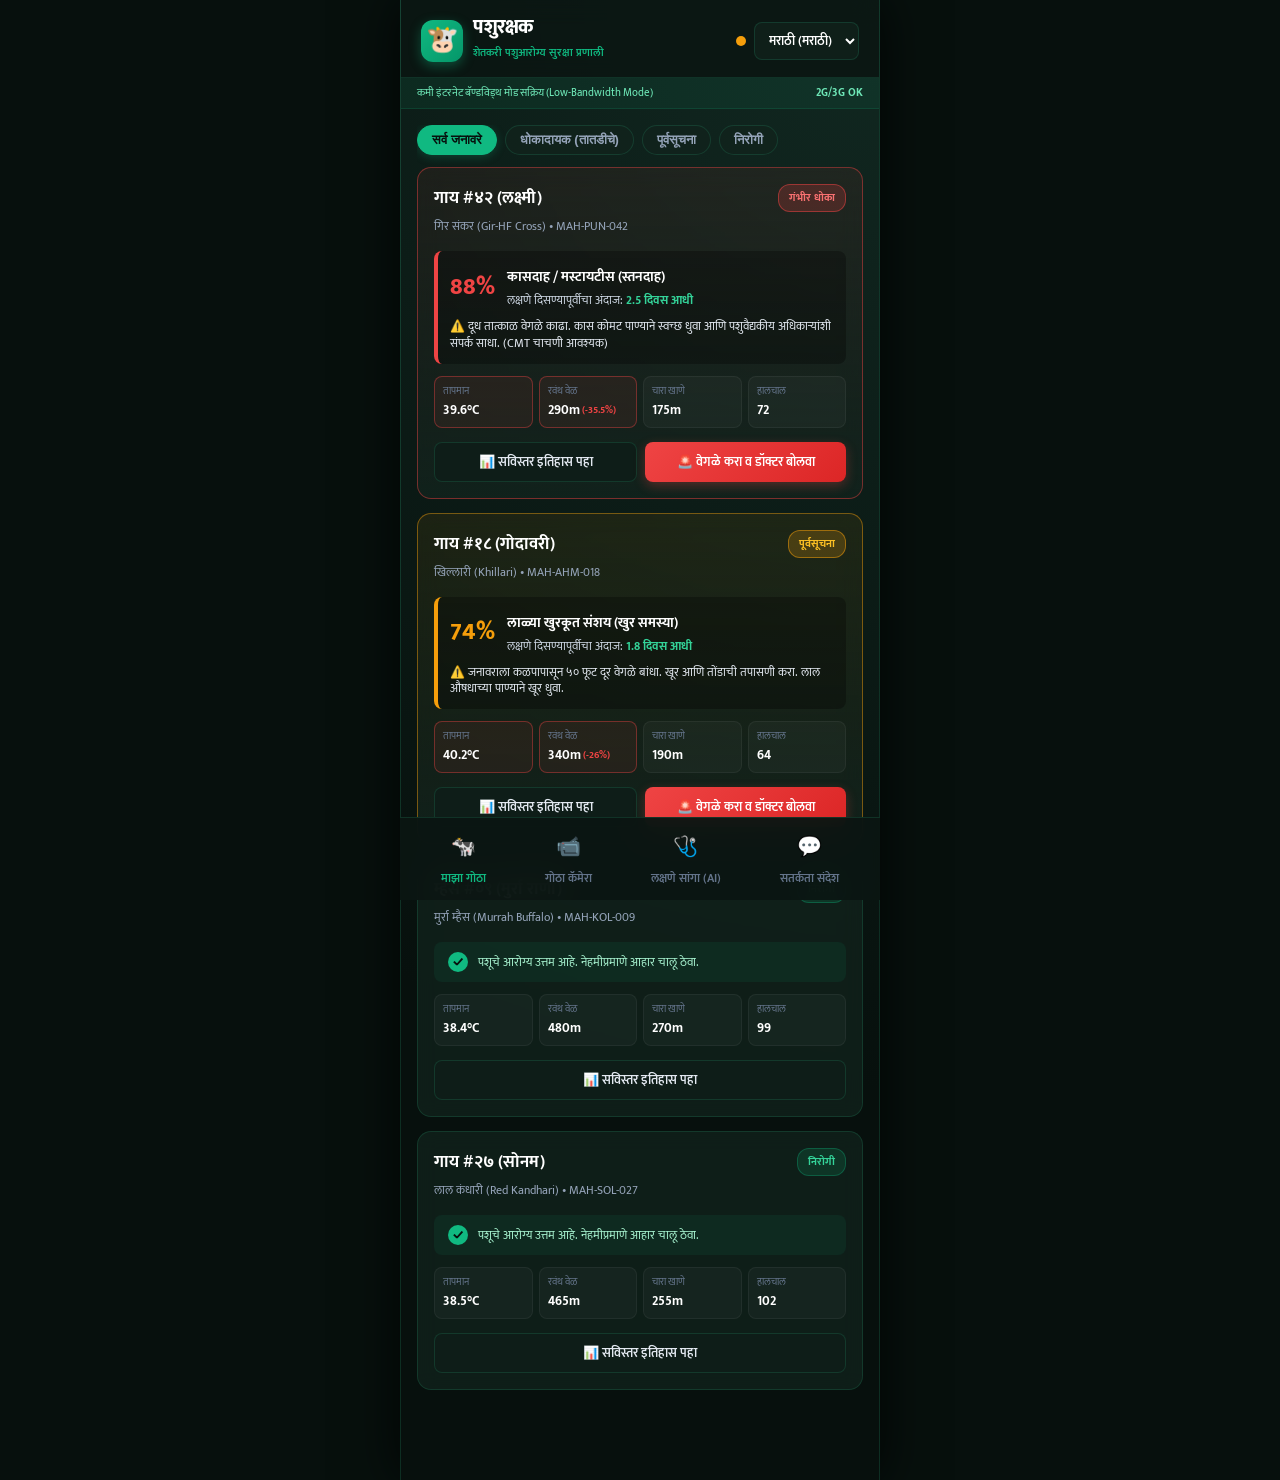
==== farmer-app/index.html @ ab401cf4 "feat: PashuRakshak Livestock Surveillance Platform with Veterinary RAG, Digital Twin, GIS & Computer" ====
<!DOCTYPE html>
<html lang="mr">
<head>
  <meta charset="UTF-8">
  <meta name="viewport" content="width=device-width, initial-scale=1.0, maximum-scale=1.0, user-scalable=no">
  <title>पशुरक्षक - शेतकरी पशुआरोग्य सुरक्षा प्रणाली | PashuRakshak</title>
  <meta name="description" content="AI-Powered Livestock Health Surveillance Platform for Rural Farmers (SIH Govt of Maharashtra)">
  <link rel="manifest" href="manifest.json">
  <link rel="stylesheet" href="css/app.css">
  <link rel="icon" href="data:image/svg+xml,<svg xmlns=%22http://www.w3.org/2000/svg%22 viewBox=%220 0 100 100%22><text y=%22.9em%22 font-size=%2290%22>🐮</text></svg>">
</head>
<body>

  <div class="app-container">
    <!-- Top Sticky Header -->
    <header class="app-header">
      <div class="brand-section">
        <div class="brand-logo">🐮</div>
        <div>
          <h1 class="brand-title" data-i18n="app_title">पशुरक्षक</h1>
          <span class="brand-subtitle" data-i18n="app_subtitle">शेतकरी पशुआरोग्य सुरक्षा</span>
        </div>
      </div>
      <div class="header-controls">
        <span id="backendStatusIndicator" class="online-indicator live" title="Backend Connected"></span>
        <select id="langSelect" class="lang-dropdown" aria-label="भाषा निवडा">
          <option value="mr">मराठी (मराठी)</option>
          <option value="hi">हिन्दी (Hindi)</option>
          <option value="en">English</option>
        </select>
      </div>
    </header>

    <!-- Low-Bandwidth Mode Notification Bar -->
    <div class="low-bandwidth-banner">
      <span data-i18n="offline_notice">📶 कमी इंटरनेट बॅण्डविड्थ मोड सक्रिय (Low-Bandwidth Mode)</span>
      <span style="font-weight: 700;">2G/3G OK</span>
    </div>

    <!-- Main Views Area -->
    <main class="main-content">

      <!-- VIEW 1: HERD DASHBOARD -->
      <section id="viewDashboard">
        <!-- Filter Chips -->
        <div class="filter-bar">
          <button class="filter-chip active" data-filter="all" data-i18n="filter_all">सर्व जनावरे</button>
          <button class="filter-chip" data-filter="critical" data-i18n="filter_high_risk">धोकादायक (तातडीचे)</button>
          <button class="filter-chip" data-filter="warning" data-i18n="filter_warning">पूर्वसूचना</button>
          <button class="filter-chip" data-filter="healthy" data-i18n="filter_healthy">निरोगी</button>
        </div>

        <!-- Herd Cards Feed -->
        <div id="herdCardsContainer" class="herd-cards-container">
          <!-- Dynamic cards injected by app.js -->
        </div>
      </section>

      <!-- VIEW 2: ANIMAL DETAIL & CHARTS -->
      <section id="viewDetail" style="display: none;">
        <div class="back-bar">
          <button class="back-btn" onclick="showTab('dashboard')" data-i18n="btn_back_to_herd">← मागे गोठ्याकडे</button>
        </div>

        <div class="detail-card">
          <h2 id="detailHeaderName" class="cow-name" style="font-size: 20px;">गाय #४२ (लक्ष्मी)</h2>
          <span id="detailHeaderSub" class="cow-breed" style="display: block; margin-bottom: 14px;">गिर संकर • MAH-PUN-042</span>

          <h4 style="font-size: 14px; color: #34D399; margin-bottom: 8px;" data-i18n="trend_charts">मागील ७ दिवसांचा कल आलेख</h4>

          <!-- Metric Switch Buttons -->
          <div class="metric-selector">
            <button class="metric-btn active" data-metric="temperature" onclick="setChartMetric('temperature')">🌡️ शरीराचे तापमान</button>
            <button class="metric-btn" data-metric="rumination" onclick="setChartMetric('rumination')">🌾 रवंथ वेळ (min)</button>
            <button class="metric-btn" data-metric="feeding" onclick="setChartMetric('feeding')">🥣 चारा खाणे (min)</button>
            <button class="metric-btn" data-metric="activity" onclick="setChartMetric('activity')">🏃 हालचाल निर्देशांक</button>
          </div>

          <!-- Pure SVG Chart Area -->
          <div id="vitalsChartArea" class="chart-wrapper"></div>
        </div>

        <!-- Vaccination & Medical Record -->
        <div class="detail-card">
          <h4 style="font-size: 14px; color: #E2E8F0; margin-bottom: 10px;" data-i18n="vaccination_log">लसीकरण व उपचार नोंदवही</h4>
          <div id="vaccinationLogContainer"></div>
        </div>
      </section>

      <!-- VIEW 3: SYMPTOM REPORT & AI TRIAGE -->
      <section id="viewSymptoms" style="display: none;">
        <div class="detail-card">
          <h2 style="font-size: 18px; margin-bottom: 6px;" data-i18n="report_screen_title">जनावराची लक्षणे सांगा</h2>
          <p style="font-size: 13px; color: var(--text-muted); margin-bottom: 14px;" data-i18n="report_screen_desc">
            तुमच्या भाषेत जनावराची लक्षणे लिहा किंवा माईक दाबून बोला. आमची AI प्रणाली तात्काळ आजार ओळखेल आणि घरगुती प्रथमोपचार सांगेल.
          </p>

          <div class="symptom-form">
            <textarea id="symptomInput" class="symptom-textarea" placeholder="उदा. गायीचे दूध अचानक कमी झाले आहे, कास गरम आणि सुजलेली दिसते..." data-i18n="symptom_placeholder"></textarea>

            <div class="symptom-btn-row">
              <button id="btnVoiceRecord" class="btn btn-secondary" style="flex: 1;" data-i18n="btn_record_voice">
                🎤 आवाज रेकॉर्ड करा
              </button>
              <button class="btn btn-secondary" style="flex: 1;" onclick="alert('कॅमेरा उघडला - फोटो जोडला गेला!')" data-i18n="btn_add_photo">
                📷 फोटो जोडा
              </button>
            </div>

            <button id="btnAnalyzeSymptoms" class="btn btn-primary" style="padding: 12px; font-size: 15px;" data-i18n="btn_analyze_symptoms">
              🔍 AI द्वारे आजार तपासा
            </button>
          </div>

          <!-- AI Triage Result Box -->
          <div id="triageResultCard" class="triage-result-box">
            <div style="display: flex; justify-content: space-between; align-items: center; margin-bottom: 8px;">
              <h4 data-i18n="triage_result_title">AI निदान व तत्काळ सल्ला</h4>
              <span id="triageUrgency" class="status-pill pill-critical">अतितातडीचे</span>
            </div>

            <div style="background: rgba(0,0,0,0.3); padding: 10px; border-radius: 8px; margin-bottom: 12px;">
              <span style="font-size: 12px; color: var(--text-dim);" data-i18n="predicted_disease">संभाव्य आजार:</span>
              <strong id="triageCondition" style="font-size: 16px; color: #FFFFFF; display: block;">कासदाह / मस्टायटीस</strong>
            </div>

            <strong style="font-size: 13px; color: #F8FAFC;" data-i18n="immediate_actions">शेतकऱ्यांनी लगेच करावयाची कृती:</strong>
            <ul id="triageActionsList" class="triage-actions-list"></ul>

            <button id="btnPlayAudioAdvice" class="btn btn-secondary" style="width: 100%; margin-top: 10px; border-color: #10B981; color: #34D399;" data-i18n="listen_audio_advice">
              🔊 मराठीत सल्ला ऐका
            </button>

            <p style="font-size: 11px; color: #94A3B8; text-align: center; margin-top: 10px;" data-i18n="gov_helpline">
              महाराष्ट्र शासन मोफत पशुसंवर्धन हेल्पलाईन: १९६२
            </p>
          </div>
        </div>
      </section>

      <!-- VIEW 4: ALERTS FEED -->
      <section id="viewAlerts" style="display: none;">
        <div id="alertsFeedContainer"></div>
      </section>

      <!-- VIEW 5: LIVE BARN CAMERA FEED (गोठा थेट कॅमेरा) -->
      <section id="viewCamera" style="display: none;">
        <div class="detail-card">
          <div style="display: flex; justify-content: space-between; align-items: center; margin-bottom: 8px;">
            <h2 style="font-size: 18px; color: #FFFFFF;" data-i18n="tab_camera">गोठा कॅमेरा (थेट पाळत)</h2>
            <span id="farmerCameraStatusBadge" class="status-pill pill-critical">● थेट (Live AI)</span>
          </div>
          <p style="font-size: 12px; color: var(--text-muted); margin-bottom: 12px;">
            तुमच्या गोठ्यातील सीसीटीव्ही किंवा मोबाईल कॅमेरा वापरून आजारी जनावरे व असामान्य हालचाली (दीर्घकाळ झोपून राहणे) ओळखा.
          </p>

          <!-- Video / Canvas Feed Player -->
          <div class="farmer-cctv-wrapper">
            <canvas id="farmerCCTVCanvas"></canvas>
            <video id="farmerWebcamVideo" playsinline autoplay muted style="display: none;"></video>
            <div class="farmer-cctv-hud">
              <span id="farmerHudLocation">📍 बारामती शेड #०४ • TAG-1042</span>
              <span id="farmerHudFps" style="color: #34D399;">28.8 FPS</span>
            </div>
          </div>

          <!-- Camera Controls -->
          <div style="display: flex; gap: 8px; margin-top: 12px; flex-wrap: wrap;">
            <button id="btnToggleFarmerWebcam" class="btn btn-primary" style="flex: 1; min-width: 140px;" onclick="toggleFarmerCamera()">
              📷 माझा कॅमेरा सुरू करा
            </button>
            <button class="btn btn-secondary" style="flex: 1; min-width: 140px;" onclick="document.getElementById('farmerVideoUploadInput').click()">
              📁 व्हिडिओ क्लिप तपासा
            </button>
            <input type="file" id="farmerVideoUploadInput" accept="video/*" style="display: none;" onchange="handleFarmerVideoUpload(event)">
          </div>

          <!-- Live Detection Report Card -->
          <div id="farmerCameraAlertBox" class="triage-result-box" style="display: block; margin-top: 14px; border-left-color: #EF4444;">
            <div style="display: flex; justify-content: space-between; align-items: center; margin-bottom: 6px;">
              <strong style="color: #EF4444; font-size: 14px;">⚠️ AI इशारा: असामान्य वर्तन आढळले!</strong>
              <span class="status-pill pill-critical">९४% अचूकता</span>
            </div>
            <div style="font-size: 13px; color: #F1F5F9; line-height: 1.4;">
              <strong>गाय #४२ (लक्ष्मी):</strong> जनावर >१८० मिनिटांपासून एकाकी पडून आहे (Prolonged Recumbency). कासदाह किंवा तीव्र तापाची शक्यता आहे.
            </div>
            <div style="display: flex; gap: 8px; margin-top: 10px;">
              <button class="btn btn-secondary" style="flex: 1; border-color: #EF4444; color: #FCA5A5;" onclick="playVoiceWarningAudio()">
                🔊 आवाजी सतर्कता ऐका
              </button>
              <button class="btn btn-primary" style="flex: 1; background: #10B981;" onclick="callDoctorHelpline()">
                📞 १९६२ डॉक्टर बोलवा
              </button>
            </div>
          </div>
        </div>
      </section>

    </main>

    <!-- Bottom Sticky Tab Navigation -->
    <nav class="bottom-nav">
      <button class="nav-tab-btn active" data-tab="dashboard">
        <span class="tab-icon">🐄</span>
        <span data-i18n="tab_dashboard">माझा गोठा</span>
      </button>
      <button class="nav-tab-btn" data-tab="camera">
        <span class="tab-icon">📹</span>
        <span data-i18n="tab_camera">गोठा कॅमेरा</span>
      </button>
      <button class="nav-tab-btn" data-tab="symptoms">
        <span class="tab-icon">🩺</span>
        <span data-i18n="tab_symptoms">लक्षणे सांगा (AI)</span>
      </button>
      <button class="nav-tab-btn" data-tab="alerts">
        <span class="tab-icon">💬</span>
        <span data-i18n="tab_alerts">सतर्कता संदेश</span>
      </button>
    </nav>
  </div>

  <script src="js/i18n.js"></script>
  <script src="js/api.js"></script>
  <script src="js/charts.js"></script>
  <script src="js/app.js"></script>
</body>
</html>
---- farmer-app/css/app.css ----
/*
  PashuRakshak Farmer App - Modern Rural PWA Stylesheet
  Theme: Glassmorphic Emerald & Deep Carbon
  Optimized for high-contrast mobile displays in rural sunlight.
*/

@import url('https://fonts.googleapis.com/css2?family=Mukta:wght@400;500;600;700;800&family=Outfit:wght@400;500;600;700&display=swap');

:root {
  --bg-primary: #07100D;
  --bg-surface: #0E1D18;
  --bg-card: rgba(18, 35, 29, 0.75);
  --bg-glass: rgba(22, 44, 37, 0.6);
  --border-subtle: rgba(52, 211, 153, 0.15);
  --border-glow: rgba(16, 185, 129, 0.4);

  --accent-green: #10B981;
  --accent-green-glow: rgba(16, 185, 129, 0.25);
  --accent-amber: #F59E0B;
  --accent-red: #EF4444;
  --accent-red-bg: rgba(239, 68, 68, 0.12);
  --accent-blue: #3B82F6;

  --text-main: #F8FAFC;
  --text-muted: #94A3B8;
  --text-dim: #64748B;

  --radius-sm: 8px;
  --radius-md: 14px;
  --radius-lg: 20px;
  --shadow-card: 0 10px 25px -5px rgba(0, 0, 0, 0.5), 0 8px 10px -6px rgba(0, 0, 0, 0.4);
}

* {
  box-sizing: border-box;
  margin: 0;
  padding: 0;
  -webkit-tap-highlight-color: transparent;
}

body {
  font-family: 'Mukta', 'Outfit', sans-serif;
  background-color: var(--bg-primary);
  color: var(--text-main);
  min-height: 100vh;
  display: flex;
  justify-content: center;
  align-items: flex-start;
  padding: 0;
  overflow-x: hidden;
}

/* Mobile Frame Container */
.app-container {
  width: 100%;
  max-width: 480px;
  min-height: 100vh;
  background: radial-gradient(circle at top right, #112821 0%, #07100D 70%);
  display: flex;
  flex-direction: column;
  position: relative;
  box-shadow: 0 0 50px rgba(0, 0, 0, 0.8);
  border-left: 1px solid var(--border-subtle);
  border-right: 1px solid var(--border-subtle);
}

/* App Header */
.app-header {
  padding: 16px 20px 12px;
  background: rgba(11, 22, 18, 0.85);
  backdrop-filter: blur(12px);
  position: sticky;
  top: 0;
  z-index: 50;
  border-bottom: 1px solid var(--border-subtle);
  display: flex;
  align-items: center;
  justify-content: space-between;
}

.brand-section {
  display: flex;
  align-items: center;
  gap: 10px;
}

.brand-logo {
  font-size: 26px;
  background: linear-gradient(135deg, #10B981, #059669);
  width: 42px;
  height: 42px;
  display: flex;
  align-items: center;
  justify-content: center;
  border-radius: 12px;
  box-shadow: 0 4px 12px rgba(16, 185, 129, 0.35);
}

.brand-title {
  font-size: 20px;
  font-weight: 800;
  letter-spacing: -0.02em;
  color: #FFFFFF;
  line-height: 1.1;
}

.brand-subtitle {
  font-size: 11px;
  color: var(--accent-green);
  font-weight: 600;
}

.header-controls {
  display: flex;
  align-items: center;
  gap: 8px;
}

.lang-dropdown {
  background: var(--bg-card);
  border: 1px solid var(--border-subtle);
  color: #FFFFFF;
  font-family: 'Mukta', sans-serif;
  font-size: 13px;
  font-weight: 600;
  padding: 6px 10px;
  border-radius: var(--radius-sm);
  outline: none;
  cursor: pointer;
}

.online-indicator {
  width: 10px;
  height: 10px;
  border-radius: 50%;
  display: inline-block;
}

.online-indicator.live {
  background: #10B981;
  box-shadow: 0 0 8px #10B981;
}

.online-indicator.cached {
  background: #F59E0B;
}

/* Low-Bandwidth Banner */
.low-bandwidth-banner {
  background: rgba(16, 185, 129, 0.08);
  border-bottom: 1px solid rgba(16, 185, 129, 0.15);
  padding: 6px 16px;
  font-size: 11px;
  display: flex;
  align-items: center;
  justify-content: space-between;
  color: #6EE7B7;
}

/* App Main Content */
.main-content {
  flex: 1;
  padding: 16px;
  padding-bottom: 90px;
  overflow-y: auto;
}

/* Filter Chips */
.filter-bar {
  display: flex;
  gap: 8px;
  overflow-x: auto;
  padding-bottom: 12px;
  scrollbar-width: none;
}

.filter-bar::-webkit-scrollbar {
  display: none;
}

.filter-chip {
  background: var(--bg-card);
  border: 1px solid var(--border-subtle);
  color: var(--text-muted);
  padding: 6px 14px;
  border-radius: 20px;
  font-size: 13px;
  font-weight: 600;
  white-space: nowrap;
  cursor: pointer;
  transition: all 0.2s ease;
}

.filter-chip.active {
  background: var(--accent-green);
  color: #07100D;
  border-color: var(--accent-green);
  box-shadow: 0 2px 10px var(--accent-green-glow);
}

/* Cow Risk Cards */
.herd-cards-container {
  display: flex;
  flex-direction: column;
  gap: 14px;
}

.cow-card {
  background: var(--bg-card);
  backdrop-filter: blur(10px);
  border: 1px solid var(--border-subtle);
  border-radius: var(--radius-md);
  padding: 16px;
  transition: transform 0.2s ease, border-color 0.2s ease;
  position: relative;
  overflow: hidden;
}

.cow-card.critical {
  border-color: rgba(239, 68, 68, 0.45);
  background: linear-gradient(180deg, rgba(239, 68, 68, 0.08) 0%, rgba(18, 35, 29, 0.85) 100%);
}

.cow-card.warning {
  border-color: rgba(245, 158, 11, 0.45);
  background: linear-gradient(180deg, rgba(245, 158, 11, 0.08) 0%, rgba(18, 35, 29, 0.85) 100%);
}

.card-header {
  display: flex;
  justify-content: space-between;
  align-items: flex-start;
  margin-bottom: 12px;
}

.cow-name {
  font-size: 17px;
  font-weight: 700;
  color: #FFFFFF;
}

.cow-breed {
  font-size: 12px;
  color: var(--text-muted);
}

/* Status Badges */
.badge {
  font-size: 11px;
  font-weight: 700;
  padding: 4px 10px;
  border-radius: 12px;
  text-transform: uppercase;
}

.badge-critical {
  background: rgba(239, 68, 68, 0.2);
  color: #F87171;
  border: 1px solid rgba(239, 68, 68, 0.5);
  animation: pulseAlarm 2s infinite;
}

.badge-warning {
  background: rgba(245, 158, 11, 0.2);
  color: #FBBF24;
  border: 1px solid rgba(245, 158, 11, 0.5);
}

.badge-healthy {
  background: rgba(16, 185, 129, 0.15);
  color: #34D399;
  border: 1px solid rgba(16, 185, 129, 0.3);
}

@keyframes pulseAlarm {
  0% { box-shadow: 0 0 0 0 rgba(239, 68, 68, 0.4); }
  70% { box-shadow: 0 0 0 8px rgba(239, 68, 68, 0); }
  100% { box-shadow: 0 0 0 0 rgba(239, 68, 68, 0); }
}

/* Risk Highlight Box */
.risk-highlight {
  background: rgba(0, 0, 0, 0.3);
  border-radius: var(--radius-sm);
  padding: 12px;
  margin-bottom: 12px;
  border-left: 4px solid var(--accent-red);
}

.cow-card.warning .risk-highlight {
  border-left-color: var(--accent-amber);
}

.risk-prob-banner {
  display: flex;
  align-items: center;
  gap: 12px;
  margin-bottom: 8px;
}

.risk-pct {
  font-size: 24px;
  font-weight: 800;
  color: #EF4444;
  line-height: 1;
}

.cow-card.warning .risk-pct {
  color: #F59E0B;
}

.risk-details strong {
  font-size: 14px;
  color: #FFFFFF;
}

.lead-time {
  font-size: 12px;
  color: #CBD5E1;
}

.lead-time b {
  color: #34D399;
}

.action-summary {
  font-size: 12px;
  color: #E2E8F0;
  line-height: 1.4;
}

/* Healthy Banner */
.healthy-banner {
  display: flex;
  align-items: center;
  gap: 10px;
  background: rgba(16, 185, 129, 0.08);
  padding: 10px 14px;
  border-radius: var(--radius-sm);
  margin-bottom: 12px;
  font-size: 12px;
  color: #A7F3D0;
}

.check-icon {
  background: #10B981;
  color: #07100D;
  width: 20px;
  height: 20px;
  border-radius: 50%;
  display: flex;
  align-items: center;
  justify-content: center;
  font-weight: 800;
  font-size: 12px;
}

/* Vitals Grid */
.vitals-grid {
  display: grid;
  grid-template-columns: repeat(4, 1fr);
  gap: 6px;
  margin-bottom: 14px;
}

.vital-cell {
  background: rgba(255, 255, 255, 0.03);
  border: 1px solid rgba(255, 255, 255, 0.05);
  border-radius: var(--radius-sm);
  padding: 6px 8px;
  display: flex;
  flex-direction: column;
}

.vital-cell.vital-alarm {
  border-color: rgba(239, 68, 68, 0.4);
  background: rgba(239, 68, 68, 0.08);
}

.v-label {
  font-size: 10px;
  color: var(--text-dim);
}

.v-val {
  font-size: 13px;
  font-weight: 700;
  color: #FFFFFF;
  display: flex;
  align-items: center;
  gap: 2px;
}

.drop-tag {
  color: #EF4444;
  font-size: 10px;
}

/* Actions Row */
.card-actions {
  display: flex;
  gap: 8px;
}

.btn {
  flex: 1;
  padding: 8px 12px;
  border-radius: var(--radius-sm);
  font-family: 'Mukta', sans-serif;
  font-size: 13px;
  font-weight: 600;
  cursor: pointer;
  border: none;
  transition: all 0.2s ease;
  display: flex;
  align-items: center;
  justify-content: center;
  gap: 6px;
}

.btn-primary {
  background: linear-gradient(135deg, #EF4444, #DC2626);
  color: #FFFFFF;
  box-shadow: 0 4px 12px rgba(239, 68, 68, 0.3);
}

.btn-primary:active {
  transform: scale(0.98);
}

.btn-secondary {
  background: var(--bg-surface);
  color: #E2E8F0;
  border: 1px solid var(--border-subtle);
}

.btn-secondary:hover {
  background: rgba(255, 255, 255, 0.08);
}

/* Bottom Navigation Bar */
.bottom-nav {
  position: fixed;
  bottom: 0;
  left: 50%;
  transform: translateX(-50%);
  width: 100%;
  max-width: 480px;
  background: rgba(11, 22, 18, 0.95);
  backdrop-filter: blur(16px);
  border-top: 1px solid var(--border-subtle);
  display: flex;
  justify-content: space-around;
  padding: 8px 12px;
  z-index: 100;
}

.nav-tab-btn {
  background: transparent;
  border: none;
  color: var(--text-dim);
  font-family: 'Mukta', sans-serif;
  font-size: 12px;
  font-weight: 600;
  display: flex;
  flex-direction: column;
  align-items: center;
  gap: 4px;
  cursor: pointer;
  transition: color 0.2s;
  padding: 4px 12px;
}

.nav-tab-btn .tab-icon {
  font-size: 20px;
}

.nav-tab-btn.active {
  color: var(--accent-green);
}

/* Detail View */
.back-bar {
  margin-bottom: 14px;
}

.back-btn {
  background: transparent;
  border: 1px solid var(--border-subtle);
  color: #CBD5E1;
  padding: 6px 12px;
  border-radius: var(--radius-sm);
  font-size: 13px;
  cursor: pointer;
}

.detail-card {
  background: var(--bg-card);
  border: 1px solid var(--border-subtle);
  border-radius: var(--radius-md);
  padding: 16px;
  margin-bottom: 16px;
}

.metric-selector {
  display: flex;
  gap: 6px;
  overflow-x: auto;
  margin-bottom: 12px;
}

.metric-btn {
  background: rgba(255, 255, 255, 0.04);
  border: 1px solid rgba(255, 255, 255, 0.08);
  color: var(--text-muted);
  padding: 4px 10px;
  border-radius: 6px;
  font-size: 11px;
  font-weight: 600;
  cursor: pointer;
  white-space: nowrap;
}

.metric-btn.active {
  background: rgba(16, 185, 129, 0.2);
  color: #34D399;
  border-color: var(--accent-green);
}

.chart-wrapper {
  width: 100%;
  height: 190px;
}

.vitals-svg-chart {
  width: 100%;
  height: 100%;
  overflow: visible;
}

/* Vaccination Log */
.vaccine-row {
  display: flex;
  justify-content: space-between;
  align-items: center;
  padding: 10px 0;
  border-bottom: 1px solid rgba(255, 255, 255, 0.06);
}

.vaccine-row:last-child {
  border-bottom: none;
}

.v-info strong {
  display: block;
  font-size: 13px;
  color: #FFFFFF;
}

.v-info small {
  font-size: 11px;
  color: var(--text-muted);
}

.status-pill {
  font-size: 11px;
  font-weight: 700;
  padding: 3px 8px;
  border-radius: 10px;
}

.pill-done {
  background: rgba(16, 185, 129, 0.15);
  color: #34D399;
}

.pill-due {
  background: rgba(245, 158, 11, 0.15);
  color: #FBBF24;
}

.pill-critical {
  background: rgba(239, 68, 68, 0.2);
  color: #F87171;
}

/* Symptom Reporter */
.symptom-form {
  display: flex;
  flex-direction: column;
  gap: 12px;
}

.symptom-textarea {
  width: 100%;
  min-height: 110px;
  background: var(--bg-surface);
  border: 1px solid var(--border-subtle);
  border-radius: var(--radius-md);
  color: #FFFFFF;
  padding: 12px;
  font-family: 'Mukta', sans-serif;
  font-size: 15px;
  outline: none;
  resize: vertical;
}

.symptom-textarea:focus {
  border-color: var(--accent-green);
  box-shadow: 0 0 0 2px var(--accent-green-glow);
}

.symptom-btn-row {
  display: flex;
  gap: 8px;
}

.recording-pulse {
  background: #EF4444 !important;
  color: #FFFFFF !important;
  animation: recPulse 1.2s infinite;
}

@keyframes recPulse {
  0% { transform: scale(1); box-shadow: 0 0 0 0 rgba(239, 68, 68, 0.7); }
  70% { transform: scale(1.02); box-shadow: 0 0 0 10px rgba(239, 68, 68, 0); }
  100% { transform: scale(1); box-shadow: 0 0 0 0 rgba(239, 68, 68, 0); }
}

.triage-result-box {
  display: none;
  background: var(--bg-card);
  border: 1px solid var(--border-glow);
  border-radius: var(--radius-md);
  padding: 16px;
  margin-top: 14px;
}

.triage-result-box h4 {
  font-size: 16px;
  color: #34D399;
  margin-bottom: 8px;
}

.triage-actions-list {
  list-style: none;
  display: flex;
  flex-direction: column;
  gap: 8px;
  margin: 12px 0;
}

.triage-actions-list li {
  font-size: 13px;
  color: #E2E8F0;
  display: flex;
  gap: 8px;
  align-items: flex-start;
  line-height: 1.4;
}

.triage-actions-list li span:first-child {
  color: #10B981;
  font-weight: 800;
}

/* WhatsApp Mock Box */
.whatsapp-mock-box {
  background: #0B141A;
  border-radius: var(--radius-md);
  border: 1px solid rgba(255, 255, 255, 0.1);
  padding: 14px;
  display: flex;
  flex-direction: column;
  gap: 12px;
}

.wa-header {
  display: flex;
  align-items: center;
  gap: 10px;
  border-bottom: 1px solid rgba(255, 255, 255, 0.08);
  padding-bottom: 10px;
}

.wa-avatar {
  width: 38px;
  height: 38px;
  background: #00A884;
  border-radius: 50%;
  display: flex;
  align-items: center;
  justify-content: center;
  font-size: 20px;
}

.wa-header strong {
  font-size: 14px;
  display: block;
}

.wa-header small {
  font-size: 11px;
  color: #00A884;
}

.wa-bubble {
  background: #005C4B;
  color: #E9EDEF;
  border-radius: 10px 10px 0 10px;
  padding: 12px;
  font-size: 13px;
  line-height: 1.45;
  display: flex;
  flex-direction: column;
  gap: 6px;
  align-self: flex-end;
  max-width: 95%;
}

.wa-time {
  font-size: 10px;
  color: rgba(255, 255, 255, 0.6);
  align-self: flex-end;
}

/* ============================================================
   Farmer Live Barn CCTV Player
   ============================================================ */
.farmer-cctv-wrapper {
  position: relative;
  width: 100%;
  aspect-ratio: 16 / 9;
  background: #000000;
  border-radius: var(--radius-md);
  overflow: hidden;
  border: 1px solid rgba(56, 189, 248, 0.3);
  box-shadow: 0 8px 24px rgba(0, 0, 0, 0.5);
}

#farmerCCTVCanvas {
  width: 100%;
  height: 100%;
  object-fit: contain;
  display: block;
}

.farmer-cctv-hud {
  position: absolute;
  top: 8px;
  left: 8px;
  right: 8px;
  display: flex;
  justify-content: space-between;
  align-items: center;
  background: rgba(15, 23, 42, 0.8);
  padding: 4px 10px;
  border-radius: 6px;
  font-size: 11px;
  font-weight: 600;
  color: #F8FAFC;
  backdrop-filter: blur(4px);
  border: 1px solid rgba(255, 255, 255, 0.1);
  pointer-events: none;
}
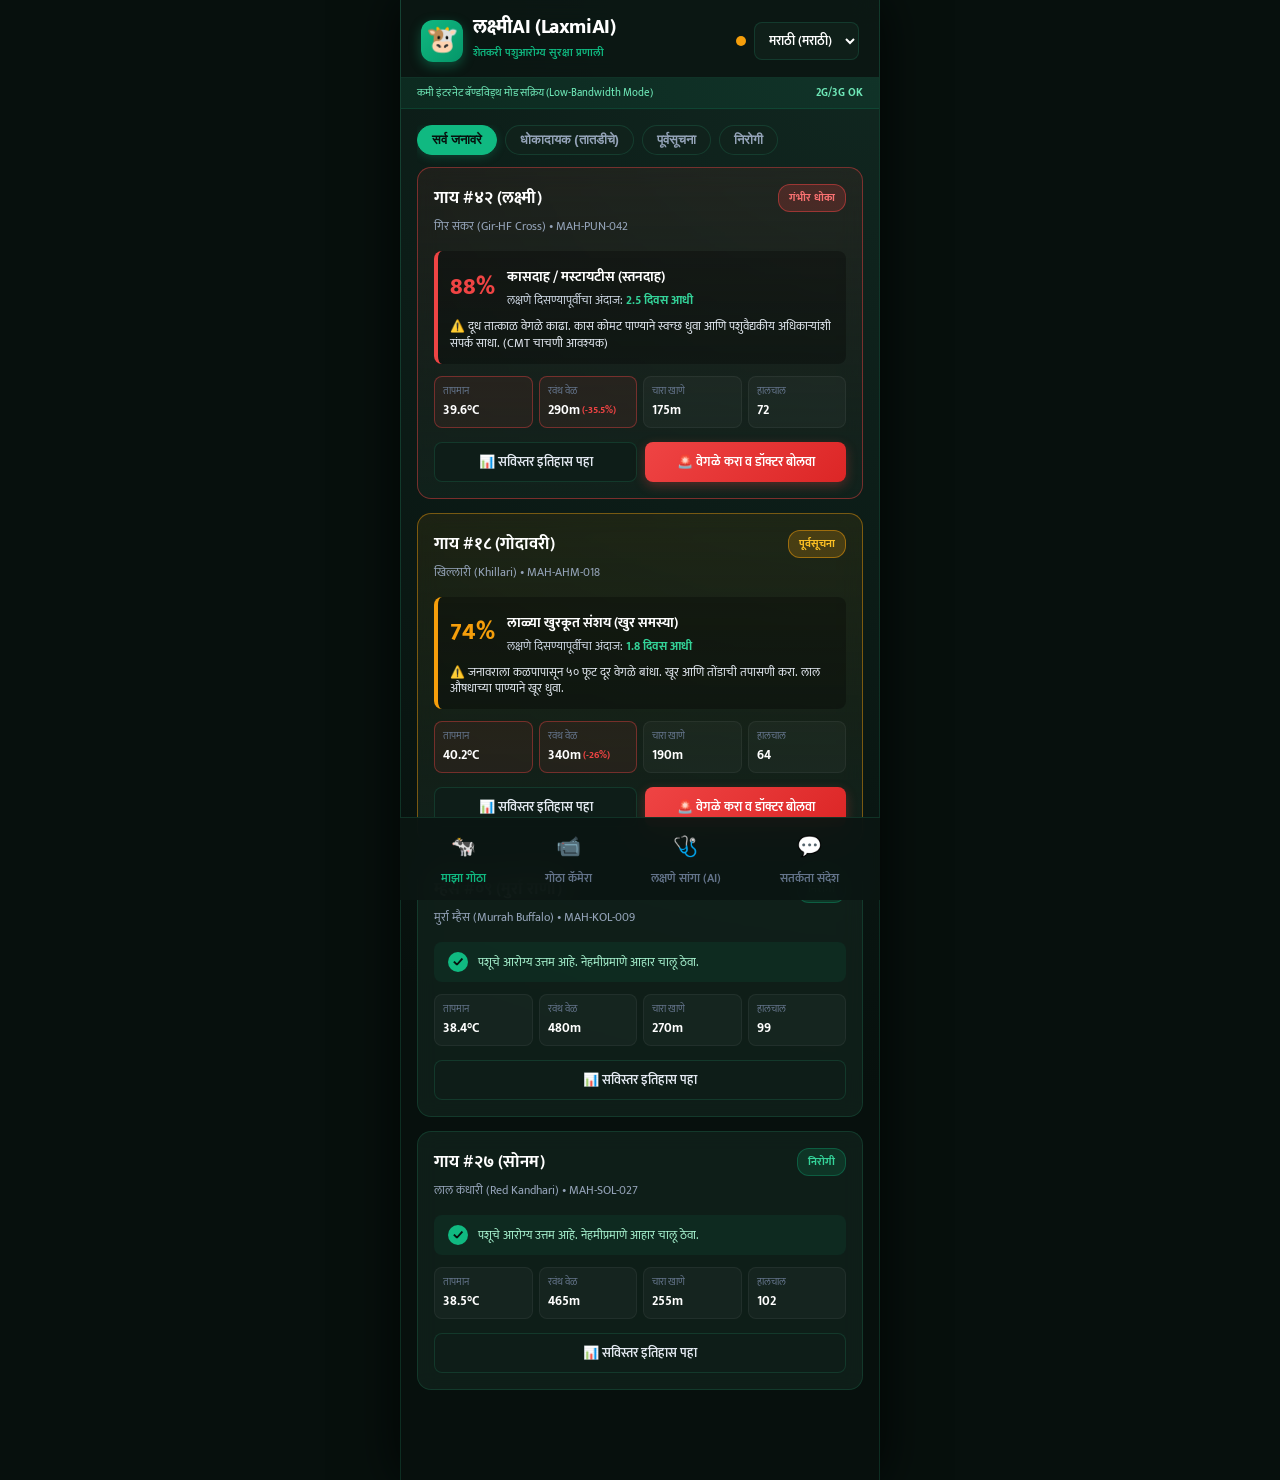
==== commit 6204aa5e: "chore: rebrand platform to LaxmiAI (लक्ष्मीAI)" ====
--- a/farmer-app/index.html
+++ b/farmer-app/index.html
@@ -3,8 +3,8 @@
 <head>
   <meta charset="UTF-8">
   <meta name="viewport" content="width=device-width, initial-scale=1.0, maximum-scale=1.0, user-scalable=no">
-  <title>पशुरक्षक - शेतकरी पशुआरोग्य सुरक्षा प्रणाली | PashuRakshak</title>
-  <meta name="description" content="AI-Powered Livestock Health Surveillance Platform for Rural Farmers (SIH Govt of Maharashtra)">
+  <title>LaxmiAI (लक्ष्मीAI) - शेतकरी पशुआरोग्य सुरक्षा प्रणाली</title>
+  <meta name="description" content="LaxmiAI: AI-Powered Livestock Health Surveillance Platform for Rural Farmers (SIH Govt of Maharashtra)">
   <link rel="manifest" href="manifest.json">
   <link rel="stylesheet" href="css/app.css">
   <link rel="icon" href="data:image/svg+xml,<svg xmlns=%22http://www.w3.org/2000/svg%22 viewBox=%220 0 100 100%22><text y=%22.9em%22 font-size=%2290%22>🐮</text></svg>">
@@ -17,7 +17,7 @@
       <div class="brand-section">
         <div class="brand-logo">🐮</div>
         <div>
-          <h1 class="brand-title" data-i18n="app_title">पशुरक्षक</h1>
+          <h1 class="brand-title" data-i18n="app_title">LaxmiAI (लक्ष्मीAI)</h1>
           <span class="brand-subtitle" data-i18n="app_subtitle">शेतकरी पशुआरोग्य सुरक्षा</span>
         </div>
       </div>
